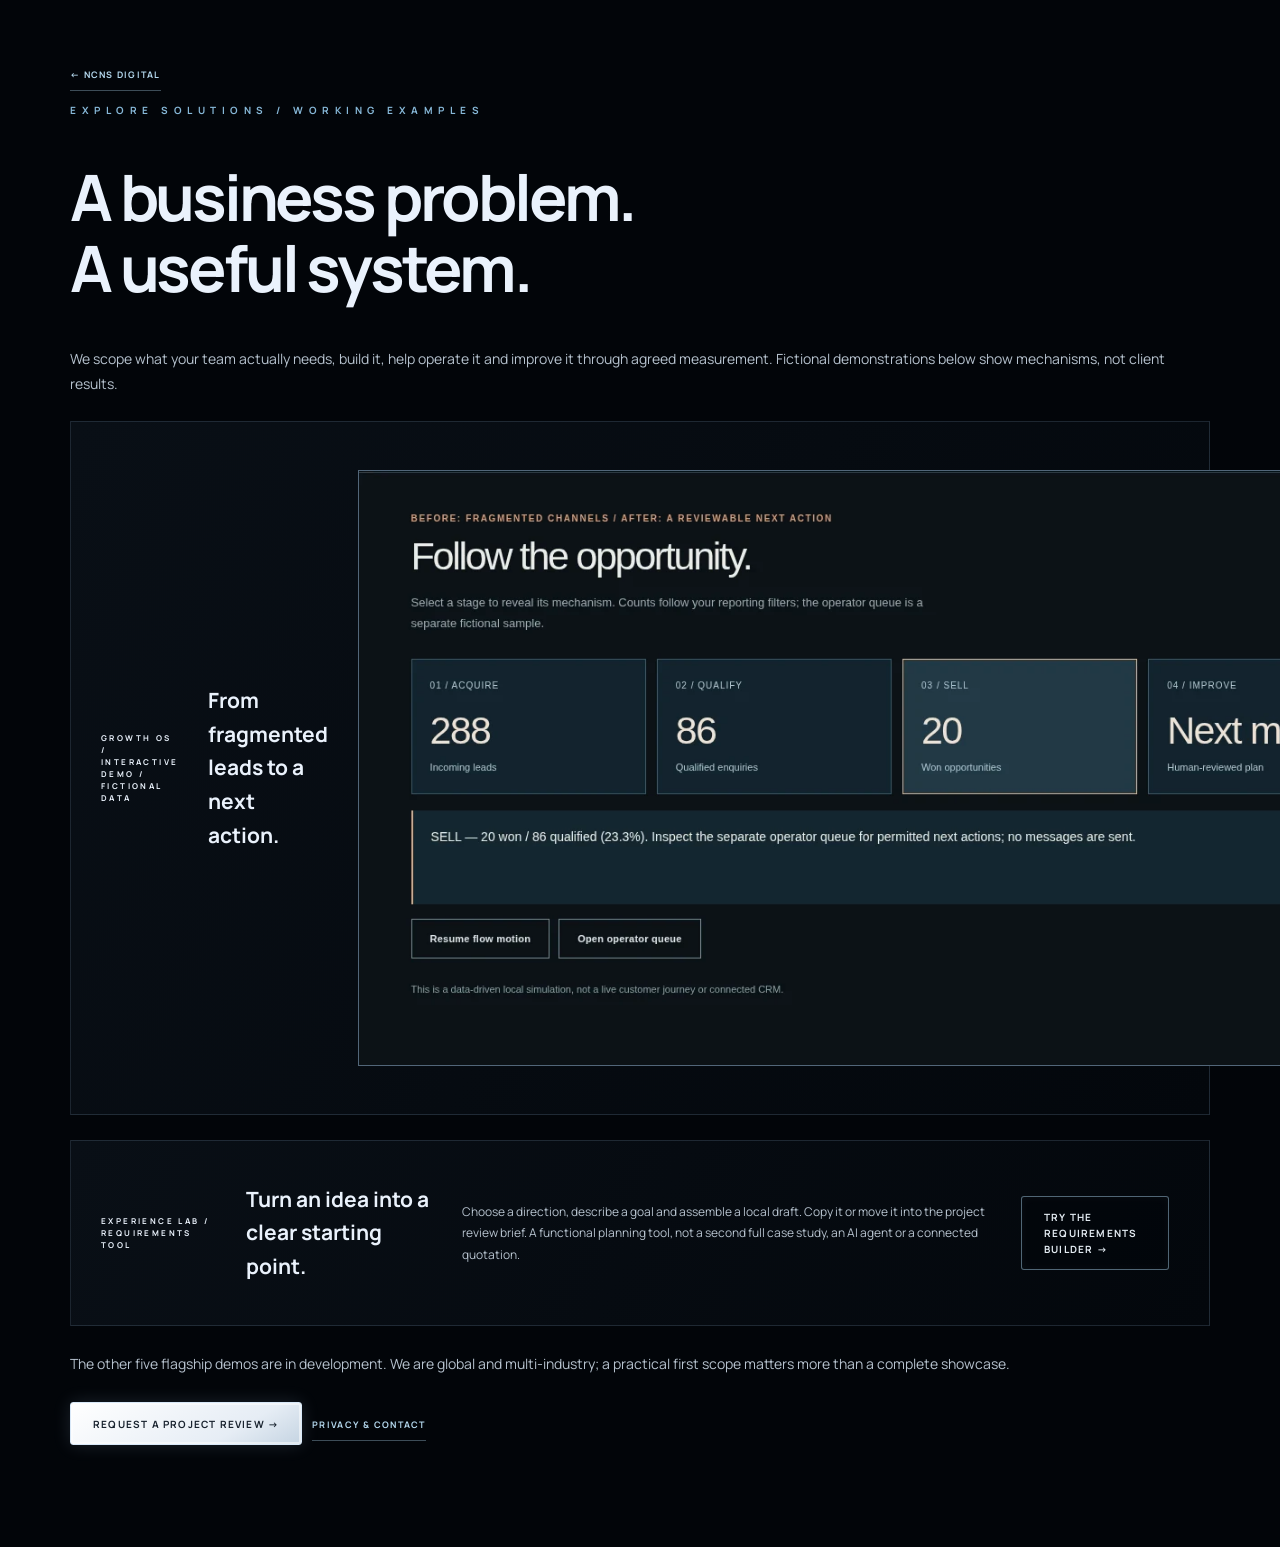
==== solutions/index.html @ 26b80170 "Prepare first-client conversion path and manual launch pack" ====
<!doctype html><html lang="en"><head><meta charset="utf-8"><meta name="viewport" content="width=device-width,initial-scale=1"><meta name="description" content="Try NCNS Growth OS and the Experience Lab: honest, functional examples of business systems and requirements planning."><title>Explore Solutions — NCNS Digital</title><link rel="icon" href="../assets/ncns-original-logo.webp"><link rel="stylesheet" href="../styles.css"><link rel="stylesheet" href="../milestone-b.css"></head><body><main class="container solutions-page"><a class="text-link" href="../index.html#work">← NCNS DIGITAL</a><p class="eyebrow blue">EXPLORE SOLUTIONS / WORKING EXAMPLES</p><h1>A business problem.<br>A useful system.</h1><p>We scope what your team actually needs, build it, help operate it and improve it through agreed measurement. Fictional demonstrations below show mechanisms, not client results.</p><article class="work-placeholder"><span class="eyebrow">GROWTH OS / INTERACTIVE DEMO / FICTIONAL DATA</span><h2>From fragmented leads to a next action.</h2><img class="solution-preview" src="../assets/previews/growth-os.webp" width="1192" height="658" alt="Actual Chromium view of the Growth OS acquisition, qualification, sale and action-plan controls with fictional data" /><p><strong>Who pays:</strong> owners and revenue operations leads whose acquisition, follow-ups and reporting are disconnected.</p><p><strong>What NCNS builds:</strong> a scoped dashboard, CRM workflow, data mapping, operator handover and optional maintenance/optimization plan. Your organization retains access to its data and agreed artifacts.</p><p><strong>Try:</strong> filter channels → inspect conversion → manage a permitted sample follow-up → adjust assumptions → download your local action plan. No live CRM, AI, messages or real revenue claims.</p><a class="button primary" href="../work/growth-os/">OPEN GROWTH OS →</a></article><article class="work-placeholder"><span class="eyebrow">EXPERIENCE LAB / REQUIREMENTS TOOL</span><h2>Turn an idea into a clear starting point.</h2><p>Choose a direction, describe a goal and assemble a local draft. Copy it or move it into the project review brief. A functional planning tool, not a second full case study, an AI agent or a connected quotation.</p><a class="button outline" href="../index.html#experience">TRY THE REQUIREMENTS BUILDER →</a></article><p>The other five flagship demos are in development. We are global and multi-industry; a practical first scope matters more than a complete showcase.</p><a class="button primary" href="../index.html#contact">REQUEST A PROJECT REVIEW →</a><a class="text-link" href="../privacy.html">PRIVACY &amp; CONTACT</a></main></body></html>
---- styles.css ----
@font-face{font-family:Michroma;src:url('./assets/fonts/Michroma-Regular.woff2') format('woff2');font-weight:400;font-display:swap}
@font-face{font-family:Manrope;src:url('./assets/fonts/Manrope-Variable.woff2') format('woff2');font-weight:200 800;font-display:swap}
:root{color-scheme:dark;--bg:#020509;--panel:#070c11;--white:#eaf2fc;--silver:#a5b3c2;--dim:#a4adb8;--line:#7893ab38;--blue:#9ac6e4;--max:1300px}
*{box-sizing:border-box}html{scroll-behavior:smooth}body{margin:0;background:var(--bg);color:var(--white);font:400 14px/1.6 Manrope,Arial,sans-serif;-webkit-font-smoothing:antialiased}a{color:inherit;text-decoration:none}button,select,textarea{font:inherit}button{cursor:pointer}a,button{-webkit-tap-highlight-color:transparent}a:focus-visible,button:focus-visible,textarea:focus-visible,select:focus-visible{outline:2px solid #c3e5ff;outline-offset:5px}section[id],main[id],#experience{scroll-margin-top:24px}.container{width:calc(100% - 140px);max-width:var(--max);margin-inline:auto}.section{padding-block:48px}.eyebrow{display:block;font-size:10px;font-weight:700;line-height:1.5;letter-spacing:.55em}.eyebrow.blue{color:#87b8d8}.arrow-icon{width:15px;height:15px;flex-shrink:0;stroke:currentColor;stroke-width:1.2;stroke-linecap:round;stroke-linejoin:round}.skip-link{position:fixed;top:12px;left:16px;z-index:150;background:var(--white);color:var(--bg);padding:12px 18px;transform:translateY(-160%)}.skip-link:focus{transform:none}.scroll-progress{position:fixed;inset:0 0 auto;height:1px;transform-origin:left;transform:scaleX(0);z-index:120;background:#bcdfff}
/* Scenic plate, original emblem, light and HTML typography remain independent layers. */
.site-nav{position:absolute;top:0;left:0;right:0;height:100px;z-index:30;display:flex;align-items:center;gap:60px;padding-inline:max(64px,calc((100vw - var(--max))/2));background:linear-gradient(#02050980,transparent)}.brand{display:block;flex:0 0 auto;width:80px;height:80px}.brand img{display:block;width:100%;height:100%;object-fit:contain;mix-blend-mode:screen}.nav-links{display:flex;align-items:center;gap:28px;flex:1}.nav-links>a{font-size:12px;white-space:nowrap;color:#dce2e9;position:relative}.nav-links>a:not(.nav-contact)::after{content:"";position:absolute;left:0;right:0;bottom:-6px;height:1px;background:#9ac6e4;transform:scaleX(0);transform-origin:left;transition:transform .25s}.nav-links>a:hover::after,.nav-links>a[aria-current]::after{transform:scaleX(1)}.nav-links .nav-contact{margin-left:auto;border:1px solid #8aadc655;border-radius:28px;padding:11px 20px;display:flex;gap:20px;align-items:center;font-size:10px;letter-spacing:.12em}.nav-contact:hover{background:#a9d8ff0c;border-color:#a9cbe1}.menu-toggle{display:none;width:48px;height:48px;border:1px solid var(--line);background:#071019b8}.menu-toggle span{display:block;width:20px;height:1px;background:#dfefff;margin:6px auto}
.hero{height:610px;position:relative;isolation:isolate;overflow:hidden;background:#03070b}.hero-scene{position:absolute;inset:0;z-index:-4;transform:translate3d(var(--scene-x,0px),var(--scene-y,0px),0) scale(1.025);will-change:transform}.hero-scene img{display:block;width:100%;height:100%;object-fit:cover;object-position:center bottom}.scene-shade{position:absolute;inset:0;z-index:-3;background:linear-gradient(90deg,#01030552,transparent 52%),linear-gradient(0deg,#02050966,transparent 22%,transparent 82%,#0205094d)}.hero-mist{position:absolute;left:28%;right:-5%;top:57%;bottom:9%;z-index:-1;pointer-events:none;background:radial-gradient(ellipse at 59% 65%,#d1e9ff1a,transparent 61%);filter:blur(14px);animation:mistDrift 22s ease-in-out infinite alternate}.water-glint{position:absolute;z-index:-1;left:46%;right:6%;top:77%;height:8%;opacity:.35;background:radial-gradient(ellipse,#cde7fb45,transparent 66%);filter:blur(8px);animation:waterGlint 8s ease-in-out infinite alternate;pointer-events:none}.hero-inner{height:100%;position:relative}.hero-copy{position:relative;z-index:5;padding-top:129px;max-width:550px}.hero-copy h1{font:400 clamp(42px,4.05vw,60px)/1.05 Michroma,'Trebuchet MS',sans-serif;letter-spacing:-.055em;margin:13px 0 18px}.hero-copy h1>span{display:block}.hero-copy h1 .silver{background:linear-gradient(180deg,#b7c7d6 5%,#718798 65%,#a4b3c4);background-clip:text;-webkit-background-clip:text;color:transparent}.hero-copy p{font-size:15px;line-height:1.65;color:#c0c5cc;max-width:450px;margin:0}.hero-actions{display:flex;gap:15px;margin-top:22px}.button{display:inline-flex;align-items:center;justify-content:space-between;gap:22px;min-height:43px;padding:12px 22px;border:1px solid #8eafc591;border-radius:3px;font-size:10px;font-weight:700;letter-spacing:.12em;transition:background .25s,box-shadow .25s,transform .25s}.button.primary{background:linear-gradient(150deg,#fff,#e6edf5 70%,#c5d4e2);border-color:#d8e8f8;color:#19232f;box-shadow:0 0 18px #bfdfff24,inset 0 0 0 2px #ffffff80}.button.outline{background:#02050975;color:#e2eaf1;box-shadow:inset 0 0 10px #9bc9ed0c}.button:hover{transform:translateY(-2px);box-shadow:0 0 18px #b6dbff30}.button.outline:hover{background:#1a2836}
.hero-orbit{position:absolute;width:550px;height:550px;top:29px;right:8.5%;isolation:isolate;transition:transform .4s ease-out;z-index:2}.emblem-wrap{position:absolute;inset:0;border-radius:50%;overflow:hidden;background:radial-gradient(circle,#02060ad9 0 60%,#04090d60 70%,transparent 72%)}.emblem-wrap img{display:block;width:100%;height:100%;object-fit:contain;mix-blend-mode:screen}.orbit-glow{position:absolute;inset:4%;border-radius:50%;box-shadow:0 0 22px #b6d8f33a,inset 0 0 20px #b4d7f333;animation:haloBreath 7s ease-in-out infinite}.orbit-ring{position:absolute;inset:3.5%;border-radius:50%;border:1px solid #9abacf30;z-index:2;pointer-events:none}.orbit-ring::after{content:"";position:absolute;inset:-3px;border-radius:50%;background:conic-gradient(from 15deg,transparent 0 71%,#dcefff18 77%,#e7f6ffb3 82%,transparent 87%);mask:radial-gradient(closest-side,transparent calc(100% - 2px),#000 calc(100% - 1px));animation:haloSweep 24s linear infinite}.hero-index{position:absolute;right:1.2%;top:171px;font-size:10px;letter-spacing:.12em;color:#a8b7c6}.hero-index>span{color:#8d9fac}.hero-index p{border-left:1px solid #7999b4;padding-left:12px;line-height:2.1}.hero-bottom{position:absolute;left:0;right:0;bottom:43px;display:flex;align-items:end;justify-content:space-between;z-index:6}.capability-list{display:flex;gap:24px}.capability-list>span{padding-right:25px;border-right:1px solid #bdd9ee50;font-size:23px;line-height:1.2;color:#e4eaf1}.capability-list>span:last-child{border:0}.capability-list small{display:block;margin-top:7px;font-size:8px;font-weight:600;letter-spacing:.17em;color:#bcc6d0}.hero-signature{font-size:8px;letter-spacing:.28em;line-height:1.8;color:#b8c6d5}
/* Horizontal service cards use a shared, local photographic atlas. */
.services{padding-top:25px;padding-bottom:28px}.section-heading{display:flex;align-items:end;justify-content:space-between;gap:38px;margin-bottom:24px}.section-heading h2{font-weight:400;font-size:27px;line-height:1.12;letter-spacing:-.045em;margin:12px 0 0}.section-heading h2 em{font-style:normal;color:#a7b3c0}.section-heading>p{max-width:355px;margin:0;color:#c1c8d0;font-size:12px;line-height:1.55}.section-heading>.button{flex-shrink:0;min-height:40px;padding:10px 20px;font-size:9px}.service-grid{display:grid;grid-template-columns:repeat(3,minmax(0,1fr));gap:16px;margin-inline:-28px}.service-card{position:relative;min-height:222px;overflow:hidden;isolation:isolate;border:1px solid #7995af3b;border-radius:5px;background:#04080c;transition:border-color .4s,box-shadow .4s}.service-image{position:absolute;top:0;bottom:0;right:-3%;width:78%;background-image:url('./assets/scenery/service-studio.webp');background-size:300% 100%;background-repeat:no-repeat;z-index:-3;transition:transform .7s ease}.service-web .service-image{background-position:0% center}.service-brand .service-image{background-position:50% center}.service-ai .service-image{background-position:100% center}.service-card::after{content:"";position:absolute;inset:0;background:linear-gradient(90deg,#020609 0%,#020609eb 32%,#0206093d 65%,transparent 100%);z-index:-2;pointer-events:none}.service-card::before{content:"";position:absolute;inset:0;background:radial-gradient(260px circle at var(--pointer-x,50%) var(--pointer-y,50%),#b6dfff15,transparent 75%);opacity:0;transition:opacity .4s;pointer-events:none;z-index:-1}.service-content{padding:20px 24px;display:flex;align-items:start;flex-direction:column;min-height:222px}.service-number{color:#a8d8f6;font-size:10px;letter-spacing:.12em}.service-content h3{font-size:23px;font-weight:400;line-height:1.13;letter-spacing:-.045em;margin:10px 0}.service-content p{font-size:11px;line-height:1.45;color:#bec8d0;max-width:190px;margin:0 0 18px;text-wrap:pretty}.service-link{margin-top:auto;border-bottom:1px solid #9ac6e477;font-size:9px;font-weight:700;letter-spacing:.1em;color:#aad5f0;display:flex;gap:10px;align-items:center;padding-bottom:1px}.service-link .arrow-icon{width:12px;height:12px}.service-card:hover,.service-card:focus-visible{border-color:#a9d5ef91;box-shadow:0 12px 30px #0008}.service-card:hover::before,.service-card:focus-visible::before{opacity:1}.service-card:hover .service-image,.service-card:focus-visible .service-image{transform:scale(1.035) translateY(-2px)}
/* Retained honest sections: no fabricated portfolio, client proof or live backend. */
.work{border-top:1px solid var(--line);padding-top:30px}.work-placeholder{border:1px solid var(--line);min-height:170px;display:flex;align-items:center;justify-content:space-between;gap:30px;padding:24px 30px;background:linear-gradient(120deg,#090f16,#03070c)}.work-placeholder .eyebrow{font-size:8px;letter-spacing:.3em}.work-placeholder h3{font-size:28px;font-weight:400;letter-spacing:-.04em;margin:8px 0}.work-placeholder p{font-size:12px;color:var(--dim);max-width:700px;margin:0}.placeholder-orbit{width:100px;height:100px;border-radius:50%;border:1px solid #aacde15e;display:grid;place-items:center;flex-shrink:0;letter-spacing:.15em;font-size:14px;color:#b0c3d5}.process{border-block:1px solid var(--line);background:linear-gradient(#04080b,#070e15)}.process>.container{display:grid;grid-template-columns:1fr 2fr;gap:50px}.process .section-heading{display:block;margin:0}.process .section-heading h2{font-size:36px}.process .section-heading>p{margin-top:18px}.process-grid{display:grid;grid-template-columns:repeat(4,minmax(0,1fr));gap:28px}.process-item{position:relative;border-top:1px solid #a9c8dc60;padding-top:18px}.process-item::before{content:"";width:12px;height:12px;border:1px solid #add8f6;border-radius:50%;position:absolute;top:-7px;left:0;background:#03070c;box-shadow:0 0 9px #a9d8fb30}.process-item b{font-size:12px;font-weight:500;color:#c9d7e3}.process-item h3{font-size:16px;font-weight:500;margin:4px 0}.process-item p{font-size:11px;color:#a8b5c2;line-height:1.6;margin:0}.experience{border-bottom:1px solid var(--line);background:#03070c}.experience-layout{display:grid;grid-template-columns:.85fr 1.15fr;gap:70px;align-items:center}.experience h2,.contact h2{font-weight:400;font-size:40px;letter-spacing:-.05em;line-height:1.12;margin:18px 0}.experience h2 em,.contact h2 em{font-style:normal;color:#a3b4c4}.experience-copy p{font-size:13px;color:var(--dim);max-width:450px}.experience-copy .muted{color:#8d9ba8}.workflow{padding:22px;border:1px solid var(--line);background:#081019}.workflow-title,.workflow-bottom{display:flex;justify-content:space-between;align-items:center;gap:12px;font-size:8px;letter-spacing:.15em;color:#b2c3d3}.live-indicator{color:#cce4fd}.workflow-track{display:grid;grid-template-columns:repeat(4,1fr);gap:7px;margin-top:24px}.workflow-track button{border:1px solid var(--line);background:#080e16;color:#a5b7c8;padding:12px 5px;font-size:10px}.workflow-track button span{display:block;font-size:9px;margin-bottom:5px;color:#e0ecf5}.workflow-track button.active{color:#fff;background:#1b2b3b;border-color:#a9d1f887}.workflow-view{text-align:center;padding:26px 15px;min-height:260px;display:flex;align-items:center;justify-content:center;flex-direction:column}.workflow-count{font-size:10px;color:#aac7e7;letter-spacing:.2em}.workflow-glyph{font-size:50px;color:#c1dfff;margin:5px 0}.workflow-view h3{font-size:20px;font-weight:500;letter-spacing:-.04em;margin:7px 0}.workflow-view p{font-size:12px;color:#aab7c8;max-width:370px}.workflow-bottom{border-top:1px solid var(--line);padding-top:16px}.workflow-bottom button{border:0;background:none;color:#e4f4ff;font-size:10px}.contact-layout{display:grid;grid-template-columns:1fr 1fr;gap:90px;margin-top:18px}.contact p{color:var(--dim);font-size:13px;max-width:440px}.contact small{color:#a5b4c2;font-size:11px}.brief{display:flex;flex-direction:column;gap:12px;background:#081019;border:1px solid var(--line);padding:28px}.brief label{font-size:10px;font-weight:600;letter-spacing:.05em;color:#c0d6ed}.brief select,.brief textarea{border:1px solid #8ca7bd68;color:#fff;background:#03070c;padding:14px;resize:vertical;min-width:0}.brief .button{margin-top:9px;cursor:pointer}.form-status{font-size:12px;color:#c8e8fc;line-height:1.7}.footer{display:flex;align-items:center;justify-content:space-between;gap:25px;border-top:1px solid var(--line);padding-block:20px}.footer .brand{width:64px;height:64px}.footer>div{display:flex;flex-direction:column;gap:4px}.footer>div,.footer>span{font-size:9px;color:#9bb0c4;letter-spacing:.13em}.reveal{opacity:1;transform:none}.js .reveal{opacity:0;transform:translateY(16px);transition:opacity .8s ease,transform .8s ease}.js .reveal.visible{opacity:1;transform:none}
@keyframes haloBreath{50%{box-shadow:0 0 31px #bbdfff55,inset 0 0 23px #b4d7f34d}}
@keyframes haloSweep{to{transform:rotate(360deg)}}
@keyframes mistDrift{to{transform:translate3d(3%,-2%,0);opacity:.55}}
@keyframes waterGlint{to{transform:translateX(3%) scaleX(.9);opacity:.15}}
@keyframes titleEnter{from{opacity:0;transform:translateY(10px)}to{opacity:1;transform:none}}
.hero-copy h1>span{animation:titleEnter 1s both}.hero-copy h1>span:nth-child(2){animation-delay:.12s}.hero-copy h1>span:nth-child(3){animation-delay:.24s}
@media(min-width:1600px){.hero{height:680px}.hero-copy{padding-top:151px}.hero-orbit{width:610px;height:610px;right:4%;top:28px}}
@media(max-width:1200px) and (min-width:801px){.container{width:calc(100% - 80px)}.site-nav{padding-inline:40px;gap:30px}.nav-links{gap:18px}.hero{height:550px}.hero-copy{padding-top:132px;max-width:50%}.hero-copy h1{font-size:4.1vw}.hero-copy p{font-size:13px}.hero-orbit{width:46vw;height:46vw;right:5%;top:65px}.hero-index{right:-1%;font-size:8px}.hero-bottom{bottom:32px}.section-heading{gap:22px}.section-heading h2{font-size:24px}.section-heading>p{max-width:280px;font-size:11px}.service-grid{margin-inline:0;gap:12px}.service-content{padding:18px}.service-content h3{font-size:21px}.service-content p{max-width:160px}.service-image{width:85%;right:-12%}.process>.container{gap:25px}.process-grid{gap:15px}}
@media(max-width:800px){.container{width:calc(100% - 48px)}.site-nav{height:86px;padding-inline:24px;justify-content:space-between}.brand{width:66px;height:66px}.menu-toggle{display:block}.nav-links{display:none;position:absolute;top:85px;left:0;right:0;background:#03090ff7;border-bottom:1px solid var(--line);padding:20px 24px;flex-direction:column;align-items:stretch;gap:0;backdrop-filter:blur(15px)}.nav-links.open{display:flex}.nav-links>a{padding:11px 0;font-size:14px}.nav-links>a::after{display:none}.nav-links .nav-contact{margin:12px 0 0;align-self:start;padding:12px 18px;font-size:10px}.hero{height:940px}.hero-scene{inset:220px -250px -10px;transform:none}.hero-scene img{object-position:67% bottom}.scene-shade{background:linear-gradient(#020509 0%,#020509ee 25%,#02050914 62%,#02050960)}.hero-copy{padding-top:122px;max-width:100%}.hero-copy h1{font-size:clamp(34px,7.4vw,57px);line-height:1.09;letter-spacing:-.06em;margin-top:18px}.hero-copy p{font-size:14px;max-width:480px}.hero-copy .eyebrow{font-size:9px}.hero-orbit{width:480px;height:480px;right:calc(50% - 240px);top:425px;transition:none}.hero-index{display:none}.hero-bottom{bottom:27px}.hero-signature{font-size:7px}.capability-list{gap:18px}.capability-list>span{font-size:20px;padding-right:20px}.capability-list small{font-size:7px}.hero-mist{top:63%;left:0;bottom:5%;filter:none;animation:none}.water-glint{top:87%;filter:none;animation:none}.orbit-ring::after{animation-duration:36s}.orbit-glow{animation:none}.section-heading{flex-wrap:wrap;gap:20px;align-items:start}.section-heading>p{max-width:390px}.section-heading h2{font-size:26px}.section-heading>.button{align-self:end;margin-left:auto}.service-grid{margin:0;grid-template-columns:1fr;gap:14px}.service-card,.service-content{min-height:230px}.service-content{padding:23px 26px}.service-content h3{font-size:25px}.service-content p{font-size:12px;max-width:260px}.service-image{width:60%;right:0;background-size:300% 100%}.service-card::after{background:linear-gradient(90deg,#020609,#020609eb 30%,#02060918 70%,transparent)}.services{padding-top:30px}.section{padding-block:36px}.process>.container{display:block}.process .section-heading{margin-bottom:38px}.process .section-heading>p{max-width:450px}.process-grid{gap:20px}.experience-layout{grid-template-columns:1fr;gap:28px}.contact-layout{grid-template-columns:1fr;gap:24px}.contact h2,.experience h2{font-size:36px}.hero-copy h1>span{animation:none}.hero-scene{will-change:auto}}
@media(max-width:520px){.container{width:calc(100% - 36px)}.site-nav{height:80px;padding-inline:18px}.brand{width:62px;height:62px}.nav-links{top:79px;padding-inline:18px}.hero{height:815px}.hero-copy{padding-top:111px}.hero-copy .eyebrow{font-size:8px;letter-spacing:.42em}.hero-copy h1{font-size:clamp(27px,7.65vw,40px);line-height:1.16;letter-spacing:-.065em;margin:17px 0 19px}.hero-copy p{font-size:12px;line-height:1.7;max-width:340px}.desktop-break{display:none}.hero-actions{gap:10px;margin-top:22px}.button{padding:12px 14px;font-size:8px;min-height:42px;gap:16px}.hero-orbit{width:340px;height:340px;right:calc(50% - 170px);top:397px}.hero-scene{inset:330px -300px -5px}.scene-shade{background:linear-gradient(#020509 0%,#020509 34%,#02050924 61%,#02050940)}.hero-bottom{bottom:30px;align-items:center}.capability-list{gap:12px}.capability-list>span{font-size:14px;padding-right:12px}.capability-list small{font-size:6px;letter-spacing:.1em;margin-top:5px}.hero-signature{display:none}.hero-mist{top:73%}.water-glint{top:90%}.section-heading h2{font-size:23px}.section-heading>p{font-size:11px}.section-heading>.button{margin-left:0}.service-content{padding:21px 18px}.service-content h3{font-size:23px}.service-content p{max-width:185px;font-size:11px}.service-image{width:80%;right:-10%}.service-card::after{background:linear-gradient(90deg,#020609 0%,#020609e8 33%,#02060930 70%,transparent)}.service-link{font-size:8px}.service-card,.service-content{min-height:228px}.work-placeholder{padding:20px;gap:18px}.work-placeholder h3{font-size:25px}.work-placeholder p{font-size:11px}.placeholder-orbit{display:none}.process-grid{grid-template-columns:1fr 1fr;gap:35px 24px}.process .section-heading h2{font-size:32px}.experience .eyebrow,.contact .eyebrow{font-size:8px;letter-spacing:.35em}.workflow{padding:16px}.workflow-track button{font-size:9px}.workflow-title,.workflow-bottom{font-size:7px;letter-spacing:.08em}.workflow-view{padding-inline:0}.workflow-view h3{font-size:18px}.brief{padding:20px}.footer{flex-wrap:wrap;gap:16px}.footer>div,.footer>span{font-size:8px}}
@media(prefers-reduced-motion:reduce){html{scroll-behavior:auto}*,*::before,*::after{animation:none!important;transition:none!important}.js .reveal{opacity:1;transform:none}.hero-scene,.hero-orbit,.service-image,.button:hover{transform:none!important}.hero-scene{will-change:auto}}
/* Visual revision: lower the lake horizon, retain the peak, protect copy contrast. */
.brand{border-radius:50%;overflow:hidden}
@media(min-width:801px){.hero-scene{inset:-40px -3% -80px}.scene-shade{background:linear-gradient(90deg,#010305b3 0%,#01030566 34%,transparent 52%),linear-gradient(0deg,#02050988,transparent 24%,transparent 82%,#0205094d)}}
.hero-orbit{isolation:auto}.emblem-wrap{background:radial-gradient(circle,#02060acc 0 48%,#02060a80 61%,transparent 66%)}

@media(min-width:1201px) and (max-width:1599px){.hero-orbit{top:12px}}
@media(min-width:521px) and (max-width:800px){.hero{height:1000px}.hero-orbit{top:475px;width:440px;height:440px;right:calc(50% - 220px)}.hero-scene{top:280px}}
/* Refined against the exact owner-supplied reference, rather than the description. */
@media(min-width:801px){
  .hero-copy p{font-size:17px;line-height:1.5}
  .hero-actions .button{font-size:11px;padding:13px 24px;gap:26px}
  .service-number{font-size:12px}
  .service-content h3{font-size:25px}
  .service-content p{font-size:12px;max-width:208px}
  .service-link{font-size:10px}
  .services .section-heading>p{font-size:13px;max-width:365px}
  .hero-foreground{position:absolute;inset:auto -1% -2%;width:102%;height:350px;object-fit:fill;z-index:3;pointer-events:none}
}
.orbit-ring{border-color:#c4e6ff88;box-shadow:0 0 8px #daefff4d,inset 0 0 7px #c9e9ff3d}
.orbit-ring::before{content:"";position:absolute;inset:-3px;border-radius:50%;background:conic-gradient(from 205deg,transparent 0 10%,#e4f4ffb3 23%,#fff 35%,#b7dbff70 44%,transparent 57%);mask:radial-gradient(closest-side,transparent calc(100% - 3px),#000 calc(100% - 1px));pointer-events:none}
@media(max-width:800px){.hero-foreground{display:none}}
@media(min-width:1201px) and (max-width:1599px){.hero{height:604px}.hero-copy h1{margin-top:7px;margin-bottom:14px}.hero-copy h1>span:not(:first-child){letter-spacing:-.09em}.capability-list{transform:translateY(-10px)}}

.hero-foreground img{display:block;width:100%;height:100%;object-fit:fill}.hero-bottom::before{content:"";position:absolute;inset:-12px -24px -15px;z-index:-1;pointer-events:none;background:linear-gradient(transparent,#020509a6);border-radius:8px}

/* Owner review: integrate the unchanged artwork; no second full CSS rim. */
.hero-orbit{mix-blend-mode:screen;mask-image:linear-gradient(#000 0 77%,#000e6 85%,#00066 94%,transparent 100%)}
.emblem-wrap{background:none;mask-image:radial-gradient(circle closest-side,#000 0 94%,#000e6 97%,transparent 100%)}
.emblem-wrap::after{content:"";position:absolute;inset:0;border-radius:50%;background:conic-gradient(from 200deg,#0009,transparent 26%,#0002 47%,#000a 68%,#0005 88%,#0009);mask-image:radial-gradient(circle closest-side,transparent 0 85%,#000 89% 97%,transparent 100%);pointer-events:none}
.orbit-ring{inset:4.1%;border:0;box-shadow:none}
.orbit-ring::before{display:none}
.orbit-ring::after{inset:-1px;background:conic-gradient(from 285deg,transparent 0 86%,#deefff12 90%,#d9efff70 93%,transparent 97%);mask:radial-gradient(closest-side,transparent calc(100% - 1.4px),#000 calc(100% - .6px));opacity:.65}
.orbit-glow{inset:4.5%;box-shadow:none;background:conic-gradient(from 195deg,transparent 0 15%,#bddfff20 28%,#e3f2ff29 33%,transparent 46% 100%);mask-image:radial-gradient(circle closest-side,transparent 0 88%,#000 94%,transparent 100%);filter:blur(3px);animation:integrationBreath 9s ease-in-out infinite}
.emblem-contact-haze{position:absolute;inset:70% -4% 0;background:radial-gradient(ellipse at 55% 60%,#a7c8df20,transparent 65%);filter:blur(10px);pointer-events:none;z-index:4}
.hero-reflection{position:absolute;top:497px;right:8%;width:38%;height:76px;overflow:hidden;pointer-events:none;opacity:.16;z-index:1;mask-image:radial-gradient(ellipse,#000 0,transparent 70%);transform:skewX(-17deg)}
.hero-reflection i{display:block;position:absolute;left:8%;right:6%;height:2px;top:23%;background:linear-gradient(90deg,transparent,#bbdcf840 27%,#d7ebf5b3 55%,transparent 80%);filter:blur(2px);animation:lakeSpecular 8s ease-in-out infinite alternate}
.hero-reflection i:nth-child(2){left:18%;right:0;top:48%;height:1px;opacity:.5;animation-delay:-3s}
.hero-reflection i:nth-child(3){left:0;right:23%;top:72%;opacity:.3;animation-delay:-5s}
@keyframes integrationBreath{50%{opacity:.45}}
@keyframes lakeSpecular{to{transform:translateX(6%) scaleX(.83);opacity:.35}}
@media(min-width:1600px){.hero-reflection{top:568px}}
@media(max-width:1200px) and (min-width:801px){.hero-reflection{top:460px}}
@media(max-width:800px){.hero-reflection{display:none}.orbit-glow{animation:none;filter:none}.emblem-contact-haze{filter:none;opacity:.5}.hero-orbit{mask-image:linear-gradient(#000 0 80%,#000e6 89%,#00066 96%,transparent 100%)}}
/* Mobile scenery crosses the lettering: shade the backdrop softly, not the artwork. */
@media(max-width:800px){.hero-inner::before{content:"";position:absolute;top:425px;left:50%;width:480px;height:480px;transform:translateX(-50%);border-radius:50%;background:radial-gradient(ellipse closest-side,#020509f0 0 39%,#020509c7 56%,#02050955 74%,transparent 97%);pointer-events:none;z-index:1}}
@media(min-width:521px) and (max-width:800px){.hero-inner::before{top:475px;width:440px;height:440px}}
@media(max-width:520px){.hero-inner::before{top:397px;width:340px;height:340px}}
---- milestone-b.css ----
/* Milestone B extends the approved opening frame; baseline styles.css is retained. */
[hidden]{display:none!important}.enhanced-only{display:none}.js .enhanced-only{display:flex}
.capabilities,.about-section{padding-block:75px}.capabilities .section-heading h2,.lab-section h2,.about-heading h2{font-size:clamp(30px,3.1vw,46px);line-height:1.13;letter-spacing:-.055em;font-weight:400}.capabilities .section-heading{margin-bottom:35px}.capability-grid{display:grid;grid-template-columns:repeat(3,minmax(0,1fr));gap:18px;align-items:stretch}.capability-panel{border-top:1px solid #9dc5df66;border-bottom:1px solid var(--line);background:linear-gradient(145deg,#0a121c,#03070c);padding:23px}.capability-panel summary{list-style:none;cursor:pointer;display:grid;grid-template-columns:1fr auto;gap:12px;align-items:center}.capability-panel summary::-webkit-details-marker{display:none}.capability-panel summary .service-number{grid-column:1/-1}.capability-panel h3{font-size:21px;line-height:1.25;font-weight:400;letter-spacing:-.04em;margin:0}.capability-panel summary>span:last-child{font-size:22px;color:#b8d6ed;transition:transform .3s}.capability-panel[open] summary>span:last-child{transform:rotate(45deg)}.capability-panel p,.capability-panel li{color:#b6c2ce;font-size:12px;line-height:1.8}.capability-panel ul{padding-left:17px;margin:20px 0 25px}.capability-panel li+li{margin-top:8px}.capability-panel .fine-print{font-size:10px}.text-link{display:inline-flex;align-items:center;gap:18px;font-size:9px;font-weight:700;letter-spacing:.14em;color:#b5d9ef;padding:8px 0;border-bottom:1px solid #96b8cf66}.text-link>span{transition:transform .3s}.text-link:hover>span,.text-link:focus-visible>span{transform:translateX(4px)}summary:focus-visible{outline:2px solid #c3e5ff;outline-offset:8px}
.lab-section{padding-block:65px;border-block:1px solid var(--line);background:radial-gradient(ellipse at 18% 50%,#17324b36,transparent 65%),#050b12}.lab-section .section-heading{margin-bottom:35px}.lab-section .section-heading>p{max-width:390px;font-size:13px}.lab-layout{display:grid;grid-template-columns:.78fr 1.22fr;border:1px solid #8eaac94d;background:#050b12a8;box-shadow:0 30px 100px #0005}.lab-intro{padding:38px;border-right:1px solid var(--line);background:linear-gradient(150deg,#15273b55,#020509)}.lab-badge{display:inline-block;padding:6px 10px;border:1px solid var(--line);color:#aacde7;font-size:8px;letter-spacing:.2em}.lab-intro h3{font-size:29px;line-height:1.2;font-weight:400;letter-spacing:-.05em;margin:27px 0 18px}.lab-intro p{font-size:12px;line-height:1.8;color:#b0becc;max-width:310px}.fine-print{font-size:11px;line-height:1.7;color:#a7b9ca}.lab-progress{list-style:none;padding:0;margin:30px 0 25px}.lab-progress li{display:flex;gap:17px;align-items:center;padding:13px 0;border-bottom:1px solid var(--line);color:#8298aa;font-size:10px}.lab-progress li span{font-size:13px;letter-spacing:.02em}.lab-progress li[aria-current]{color:#e2f1ff;border-bottom-color:#bddfff;box-shadow:0 12px 20px -20px #bcdfff}.lab-form{padding:32px;min-width:0;min-height:535px;display:flex;flex-direction:column}.lab-form fieldset{border:0;margin:18px 0 0;padding:0;min-width:0}.lab-form legend{font-size:25px;font-weight:400;letter-spacing:-.04em;margin-bottom:23px}.lab-form label{display:block;font-size:11px;font-weight:600;color:#cad9e7;letter-spacing:.025em;margin-bottom:9px}.lab-form input,.lab-form select,.lab-form textarea{font:inherit;accent-color:#a9cbe4}.lab-form select,.lab-form textarea{display:block;width:100%;min-width:0;border:1px solid #8ca7bd68;background:#02070c;color:#eaf2fc;padding:13px;margin-bottom:19px;resize:vertical;border-radius:0;font-size:13px}.lab-form fieldset>p{font-size:12px;line-height:1.8;color:#a7b9ca;max-width:410px}.scope-options{display:grid;grid-template-columns:1fr 1fr;gap:8px 16px;margin:22px 0}.scope-options>span{grid-column:1/-1;font-size:10px;color:#99b0c4;letter-spacing:.1em}.scope-options label{font-size:11px;font-weight:400;display:flex;gap:8px;align-items:center;margin:0}.scope-options input{width:16px;height:16px;flex-shrink:0}.lab-controls{gap:14px;margin-top:auto;padding-top:24px;justify-content:space-between}.lab-controls .button{font-size:9px}.lab-result-actions{display:flex;gap:12px;flex-wrap:wrap}.lab-result-actions .button{font-size:9px;gap:12px;padding:12px 15px}.lab-form #labResult{font-size:12px;line-height:1.7;background:#07101a}.lab-form button:disabled,.brief button:disabled{opacity:.45;cursor:default}.lab-form fieldset:focus-within{border-color:#c2def1}.work{padding-block:55px}.work-placeholder{min-height:185px}.work-placeholder .text-link{flex-shrink:0}.work-placeholder h3{font-size:28px}.process{padding-block:65px}.process>.container{grid-template-columns:.7fr 1.3fr;gap:60px}.process-explorer{min-width:0}.process-controls{display:flex;border-bottom:1px solid #b3ccde50;gap:0}.process-controls button{flex:1;min-width:0;border:0;border-bottom:1px solid transparent;background:none;color:#8fa6b9;padding:12px 10px 20px;text-align:left;font-size:10px;position:relative}.process-controls button span{display:block;font-size:14px;color:#bccbd8;margin-top:7px}.process-controls button[aria-selected=true]{border-color:#d2eaff;color:#e5f3ff;background:linear-gradient(transparent,#aacdef0e)}.process-controls button[aria-selected=true]::after{content:"";position:absolute;bottom:-4px;width:6px;height:6px;border-radius:50%;background:#d2eaff;box-shadow:0 0 14px #a9d4ff70}.process-panel{padding:30px 20px;min-height:240px}.process-panel h3{font-size:27px;line-height:1.2;letter-spacing:-.04em;font-weight:400;margin:14px 0}.process-panel p{font-size:13px;line-height:1.8;color:#a9bac9;max-width:540px}.process-panel .phase-deliverable{border-left:1px solid #b7d6ed70;padding-left:14px;color:#d0deeb;font-size:11px}.about-section{display:grid;grid-template-columns:.95fr 1.05fr;gap:90px;align-items:start}.about-heading h2{margin:22px 0}.about-heading h2 em{font-style:normal;color:#a6b6c5}.about-heading>p{color:#b4c2ce;font-size:14px;max-width:440px;line-height:1.8}.about-principles article{padding:25px 0;border-top:1px solid #96b8d14d}.about-principles article:first-child{padding-top:0;border-top:0}.about-principles h3{font-size:21px;font-weight:400;letter-spacing:-.04em;margin:10px 0}.about-principles p{font-size:12px;line-height:1.8;color:#a9bac9;max-width:440px}.contact{border-top:1px solid var(--line);padding-block:60px}.contact h2{font-size:clamp(32px,4vw,52px)}.contact .contact-note{font-size:12px;line-height:1.8;border-left:1px solid var(--line);padding-left:18px;margin:25px 0}.contact-layout{gap:75px}.brief #briefFallback{font-size:11px}.footer{flex-wrap:wrap}.footer-links{display:flex;gap:20px;flex-wrap:wrap}.footer-links a{font-size:10px;color:#adc2d4;padding:7px 0}.footer-links a:hover{color:white}
/* Choreography is limited, interruptible and independent of the approved artwork. */
.js .reveal{transition-delay:var(--reveal-delay,0ms)}.js .section-heading.reveal{transform:translateY(10px)}.js .section-heading.reveal.visible{transform:none}.js .capability-panel.reveal{transform:translateY(10px)}.js .capability-panel.reveal.visible{transform:none}.js .service-card:hover{transform:perspective(1000px) rotateX(var(--tilt-x,0deg)) rotateY(var(--tilt-y,0deg))}.service-card:focus-visible{box-shadow:0 0 0 1px #c3e5ff55,0 10px 30px #0008}.service-card:focus-visible .service-image{transform:scale(1.035) translateY(-2px)}.service-card:hover .service-link .arrow-icon,.service-card:focus-visible .service-link .arrow-icon{transform:translateX(3px)}.service-link .arrow-icon{transition:transform .35s}.hero-actions .button{animation:ctaEnter .8s .45s both}.hero-actions .button:nth-child(2){animation-delay:.58s}@keyframes ctaEnter{from{opacity:0;translate:0 6px}to{opacity:1;translate:0 0}}@media(min-width:801px){.hero-foreground{transform:translate3d(var(--foreground-x,0px),var(--foreground-y,0px),0)}}
.motion-paused *,.motion-paused *::before,.motion-paused *::after{animation-play-state:paused!important}
@media(max-width:1100px){.capability-grid{gap:12px}.capability-panel{padding:18px}.capability-panel h3{font-size:18px}.lab-intro{padding:26px}.lab-form{padding:26px}.lab-result-actions .button{font-size:8px}.about-section{gap:45px}.footer-links{gap:14px}.process>.container{gap:30px}.work-placeholder .text-link{flex-shrink:1}}
@media(max-width:800px){.capabilities,.about-section{padding-block:45px}.capability-grid{grid-template-columns:1fr}.capability-panel{padding:24px}.capability-panel h3{font-size:23px}.lab-section{padding-block:45px}.lab-layout{grid-template-columns:1fr}.lab-intro{border-right:0;border-bottom:1px solid var(--line);padding:25px}.lab-intro h3{font-size:26px}.lab-intro h3 br{display:none}.lab-intro p{max-width:none}.lab-progress{display:flex;gap:20px;margin:22px 0}.lab-progress li{flex:1;gap:8px}.lab-progress li span{font-size:11px}.lab-form{min-height:510px;padding:25px}.process>.container{display:block}.process-controls button{font-size:10px}.about-section{grid-template-columns:1fr;gap:28px}.about-heading>p{max-width:none}.about-principles{display:grid;grid-template-columns:repeat(3,1fr);gap:22px}.about-principles article{padding:0;border:0}.about-principles h3{font-size:18px}.about-principles p{font-size:11px}.work-placeholder{flex-wrap:wrap}.work-placeholder h3{font-size:25px}.contact-layout{gap:30px}.hero-actions .button{animation:none}.js .service-card:hover{transform:none}}
@media(max-width:520px){.capability-panel h3{font-size:21px}.capability-panel{padding:20px}.lab-section .section-heading>p{font-size:12px}.lab-intro,.lab-form{padding:20px}.lab-intro h3{font-size:25px}.lab-progress{gap:12px}.lab-progress li{gap:6px;font-size:8px}.lab-progress li span{font-size:10px}.lab-form legend{font-size:23px}.lab-form{min-height:530px}.scope-options{grid-template-columns:1fr}.lab-result-actions{gap:10px}.lab-result-actions .button{width:100%;font-size:9px}.lab-controls .button{font-size:8px}.process-panel{padding:25px 4px;min-height:270px}.process-panel h3{font-size:25px}.process-controls button{padding-inline:4px}.process-controls button span{font-size:11px}.about-principles{grid-template-columns:1fr;gap:0}.about-principles article{padding:20px 0;border-top:1px solid var(--line)}.about-principles h3{font-size:21px}.about-principles p{font-size:12px}.contact{padding-block:45px}.work .section-heading>p{font-size:12px}.footer-links{flex-basis:100%;order:2;gap:12px 20px}.footer>span{order:3}.work-placeholder h3{font-size:24px}.work-placeholder .eyebrow{line-height:1.8}}
@media(prefers-reduced-motion:reduce){.hero-actions .button{animation:none!important}.js .service-card:hover,.hero-foreground{transform:none!important}.js .section-heading.reveal,.js .capability-panel.reveal{opacity:1;transform:none}.text-link>span,.service-link .arrow-icon{transform:none!important}}
@media(max-width:800px){html:not(.js) .site-nav{position:relative;height:auto;flex-wrap:wrap;background:#020509}html:not(.js) .menu-toggle{display:none}html:not(.js) .nav-links{display:flex;position:static;flex-direction:row;flex-wrap:wrap;gap:10px 20px;padding:15px 0;background:none}html:not(.js) .nav-links>a{font-size:12px;padding:4px 0}html:not(.js) .nav-links .nav-contact{margin:0;padding:8px 12px}html:not(.js) .lab-controls{display:none}}

/* Keep the keyboard skip link out of tall element captures until it has focus. */
.skip-link{clip-path:inset(50%)}.skip-link:focus{clip-path:none}

/* Issue 13 conversion additions; approved hero styles remain unchanged. */
.solution-grid{display:grid;grid-template-columns:1fr 1fr;gap:20px}.solution-grid .work-placeholder{display:block;height:auto}.solution-grid h3{margin-top:20px}.solution-grid p{max-width:none}.brief input{display:block;width:100%;background:#080f18;color:#eaf2fc;border:1px solid #526679;padding:14px;font:inherit;margin:10px 0 20px}.brief input:focus-visible{outline:2px solid #b5d9ef;outline-offset:3px}.brief .fine-print a{color:#b5d9ef}.solutions-page{padding-top:60px;padding-bottom:90px}.solutions-page h1{font-family:inherit;font-size:clamp(36px,5vw,70px);line-height:1.1;letter-spacing:-.05em}.solutions-page p{line-height:1.8;color:#b6c2ce}.solutions-page .work-placeholder{margin-block:25px}.solutions-page .button{margin:12px 10px 12px 0}.legal{max-width:820px;padding-block:70px}.legal h1{font-size:40px}.legal p{line-height:1.8;color:#b6c2ce}@media(max-width:800px){.solution-grid{grid-template-columns:minmax(0,1fr)}}

.contact-channels{border-block:1px solid #526679;margin:20px 0;padding:10px 0}.contact-channels p{font-size:12px;line-height:1.8}.contact-channels a{display:inline-block;padding:12px;color:#b5d9ef}.contact-channels strong{display:block}.contact-channels span{overflow-wrap:anywhere}

.solution-preview{display:block;width:100%;height:auto;border:1px solid #526679;margin-block:24px}
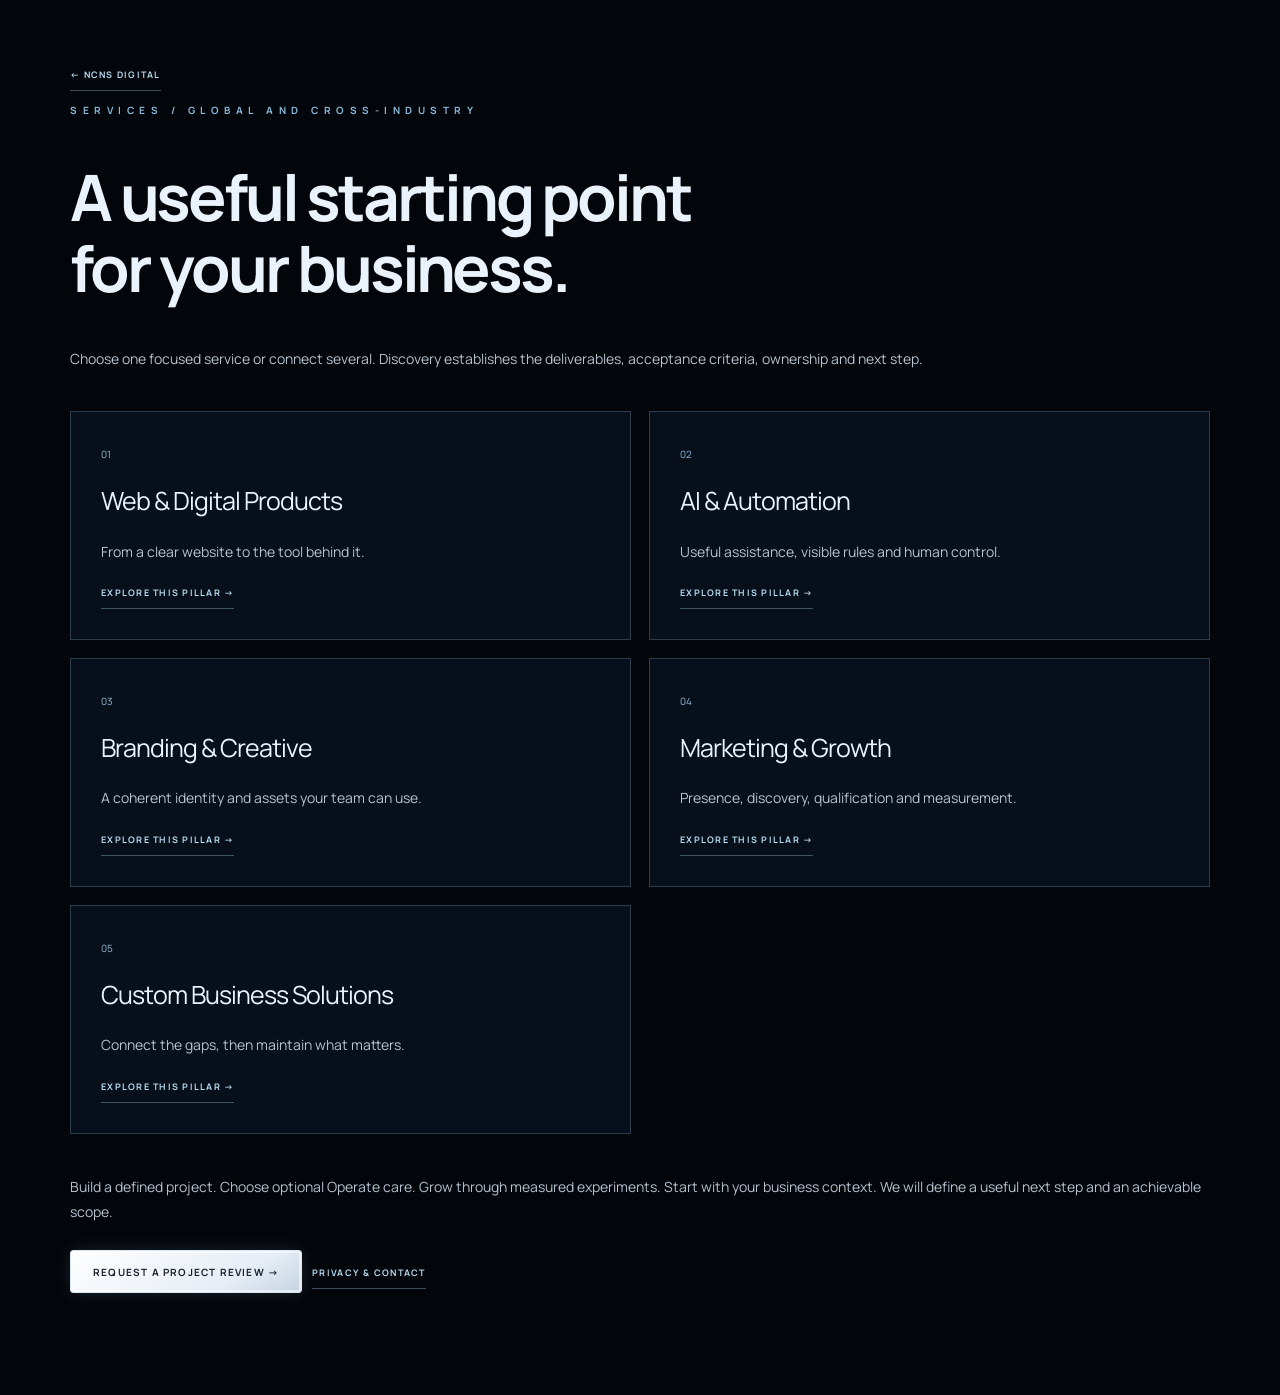
==== commit d83351dc: "Complete standalone agency site with full services and verified browser review" ====
--- a/solutions/index.html
+++ b/solutions/index.html
@@ -1 +1,2 @@
-<!doctype html><html lang="en"><head><meta charset="utf-8"><meta name="viewport" content="width=device-width,initial-scale=1"><meta name="description" content="Try NCNS Growth OS and the Experience Lab: honest, functional examples of business systems and requirements planning."><title>Explore Solutions — NCNS Digital</title><link rel="icon" href="../assets/ncns-original-logo.webp"><link rel="stylesheet" href="../styles.css"><link rel="stylesheet" href="../milestone-b.css"></head><body><main class="container solutions-page"><a class="text-link" href="../index.html#work">← NCNS DIGITAL</a><p class="eyebrow blue">EXPLORE SOLUTIONS / WORKING EXAMPLES</p><h1>A business problem.<br>A useful system.</h1><p>We scope what your team actually needs, build it, help operate it and improve it through agreed measurement. Fictional demonstrations below show mechanisms, not client results.</p><article class="work-placeholder"><span class="eyebrow">GROWTH OS / INTERACTIVE DEMO / FICTIONAL DATA</span><h2>From fragmented leads to a next action.</h2><img class="solution-preview" src="../assets/previews/growth-os.webp" width="1192" height="658" alt="Actual Chromium view of the Growth OS acquisition, qualification, sale and action-plan controls with fictional data" /><p><strong>Who pays:</strong> owners and revenue operations leads whose acquisition, follow-ups and reporting are disconnected.</p><p><strong>What NCNS builds:</strong> a scoped dashboard, CRM workflow, data mapping, operator handover and optional maintenance/optimization plan. Your organization retains access to its data and agreed artifacts.</p><p><strong>Try:</strong> filter channels → inspect conversion → manage a permitted sample follow-up → adjust assumptions → download your local action plan. No live CRM, AI, messages or real revenue claims.</p><a class="button primary" href="../work/growth-os/">OPEN GROWTH OS →</a></article><article class="work-placeholder"><span class="eyebrow">EXPERIENCE LAB / REQUIREMENTS TOOL</span><h2>Turn an idea into a clear starting point.</h2><p>Choose a direction, describe a goal and assemble a local draft. Copy it or move it into the project review brief. A functional planning tool, not a second full case study, an AI agent or a connected quotation.</p><a class="button outline" href="../index.html#experience">TRY THE REQUIREMENTS BUILDER →</a></article><p>The other five flagship demos are in development. We are global and multi-industry; a practical first scope matters more than a complete showcase.</p><a class="button primary" href="../index.html#contact">REQUEST A PROJECT REVIEW →</a><a class="text-link" href="../privacy.html">PRIVACY &amp; CONTACT</a></main></body></html>+<!doctype html><html lang="en"><head><meta charset="utf-8"><meta name="viewport" content="width=device-width,initial-scale=1"><meta name="description" content="Explore five NCNS service pillars: web products, AI and automation, branding, marketing and custom business solutions."><title>Services — NCNS Digital</title><link rel="icon" href="../assets/ncns-original-logo.webp"><link rel="stylesheet" href="../styles.css"><link rel="stylesheet" href="../milestone-b.css"><link rel="stylesheet" href="../agency.css" />
+<meta property="og:title" content="Services — NCNS Digital" /><meta property="og:description" content="Web products, AI and automation, branding, marketing and custom business solutions." /><meta property="og:type" content="website" /><meta property="og:image" content="../assets/social/ncns-digital.png" /><meta name="twitter:card" content="summary_large_image" /></head><body><main class="container solutions-page"><a class="text-link" href="../index.html">← NCNS DIGITAL</a><p class="eyebrow blue">SERVICES / GLOBAL AND CROSS-INDUSTRY</p><h1>A useful starting point<br>for your business.</h1><p>Choose one focused service or connect several. Discovery establishes the deliverables, acceptance criteria, ownership and next step.</p><nav class="directory" aria-label="Service directory"><a href="../index.html#service-web"><span>01</span><h2>Web &amp; Digital Products</h2><p>From a clear website to the tool behind it.</p><span class="text-link">EXPLORE THIS PILLAR →</span></a><a href="../index.html#service-ai"><span>02</span><h2>AI &amp; Automation</h2><p>Useful assistance, visible rules and human control.</p><span class="text-link">EXPLORE THIS PILLAR →</span></a><a href="../index.html#service-brand"><span>03</span><h2>Branding &amp; Creative</h2><p>A coherent identity and assets your team can use.</p><span class="text-link">EXPLORE THIS PILLAR →</span></a><a href="../index.html#service-growth"><span>04</span><h2>Marketing &amp; Growth</h2><p>Presence, discovery, qualification and measurement.</p><span class="text-link">EXPLORE THIS PILLAR →</span></a><a href="../index.html#service-custom"><span>05</span><h2>Custom Business Solutions</h2><p>Connect the gaps, then maintain what matters.</p><span class="text-link">EXPLORE THIS PILLAR →</span></a></nav><p>Build a defined project. Choose optional Operate care. Grow through measured experiments. Start with your business context. We will define a useful next step and an achievable scope.</p><a class="button primary" href="../index.html#contact">REQUEST A PROJECT REVIEW →</a><a class="text-link" href="../privacy.html">PRIVACY &amp; CONTACT</a></main></body></html>
--- a/agency.css
+++ b/agency.css
@@ -0,0 +1,9 @@
+/* Agency completion: scoped below the approved cinematic opening. */
+.pillar-nav{display:grid;grid-template-columns:repeat(5,minmax(0,1fr));border:1px solid #7392ab55;margin:35px 0 50px;background:#07101a}.pillar-nav a{padding:20px 16px;border-right:1px solid #7392ab44;font-size:12px;line-height:1.5;display:flex;gap:12px;align-items:flex-start}.pillar-nav a:last-child{border:0}.pillar-nav span{font-size:9px;color:#93bad7}.pillar-nav a:hover,.pillar-nav a:focus-visible{background:#132334;color:#fff}.service-pillar{display:grid;grid-template-columns:.8fr 1.5fr;gap:60px;padding:36px 0;border-top:1px solid #7293ac50;scroll-margin-top:30px}.service-pillar header .eyebrow{letter-spacing:.2em;font-size:9px}.service-pillar h3{font-size:clamp(24px,2.5vw,34px);font-weight:400;line-height:1.2;letter-spacing:-.04em;margin:20px 0 15px}.service-pillar header p{color:#aabac9;font-size:13px;line-height:1.8;max-width:300px}.service-families{display:grid;grid-template-columns:1fr 1fr;gap:12px;align-items:start;min-width:0}.family{border:1px solid #607e9655;background:linear-gradient(145deg,#0d1723,#050a10);min-width:0;scroll-margin-top:30px}.family summary{padding:22px 18px;display:grid;grid-template-columns:20px 1fr 14px;gap:10px;align-items:start;list-style:none;cursor:pointer;min-height:100px}.family summary::-webkit-details-marker{display:none}.family h4{font-size:15px;line-height:1.5;letter-spacing:-.02em;font-weight:500;margin:0}.family-number{font-size:9px;color:#94bbd7;line-height:2.4}.family-toggle{font-size:20px;font-weight:300;color:#a7cce7;line-height:1}.family[open]{border-color:#a5c9e580}.family[open] .family-toggle{transform:rotate(45deg)}.family>div{padding:0 22px 24px}.family p{font-size:12px;line-height:1.85;color:#b3c3d1;margin:0 0 16px}.family .family-delivery{border-top:1px solid #67839b55;padding-top:17px}.family strong{display:block;font-size:10px;text-transform:uppercase;letter-spacing:.1em;color:#d8e6f2;margin-bottom:10px}.family .text-link{letter-spacing:.08em;font-size:9px;min-height:44px}.catalog-note{padding:24px 0;border-top:1px solid #7293ac50;max-width:760px;font-size:12px;line-height:1.8;color:#aabac9}
+.partnership-grid{display:grid;grid-template-columns:repeat(3,minmax(0,1fr));gap:18px}.partnership-card{padding:32px 26px;background:linear-gradient(150deg,#14253788,#050a10);border:1px solid #7091ac55;display:flex;flex-direction:column}.partnership-card:nth-child(2){background:linear-gradient(150deg,#1a293744,#050a10)}.partnership-card:nth-child(3){background:linear-gradient(150deg,#25324444,#050a10)}.partnership-card h3{font-size:44px;font-weight:400;letter-spacing:-.06em;margin:20px 0 10px;line-height:1.1}.partnership-card p,.partnership-card li{font-size:13px;line-height:1.85;color:#afc0d0}.partnership-card ul{padding-left:18px;margin:15px 0 26px}.partnership-card li{margin-bottom:10px}.partnership-card .service-number{font-size:8px;letter-spacing:.14em}.partnership-card .partnership-output{font-size:11px;color:#d1e3f2;border-top:1px solid #7594ac55;padding-top:18px;margin-top:auto;margin-bottom:0}.partnership-next{display:flex;align-items:center;justify-content:space-between;gap:35px;margin-top:28px}.partnership-next p{max-width:690px;font-size:12px;line-height:1.8;color:#aabac9}.partnership-next .button{flex-shrink:0}.questions{display:grid;grid-template-columns:.8fr 1.2fr;gap:70px;border-top:1px solid #7392ab44}.questions h2{font-size:clamp(29px,3vw,44px);font-weight:400;letter-spacing:-.045em;line-height:1.2}.faq{border-top:1px solid #7392ab55}.faq:last-child{border-bottom:1px solid #7392ab55}.faq summary{display:flex;justify-content:space-between;gap:20px;cursor:pointer;list-style:none;min-height:70px;padding:22px 0;font-size:14px}.faq summary::-webkit-details-marker{display:none}.faq summary span{color:#9fc7e5;font-size:20px;line-height:1.2}.faq[open] summary span{transform:rotate(45deg)}.faq p{padding:0 28px 22px 0;color:#afc0d0;font-size:13px;line-height:1.85}.motion-toggle{border:1px solid #7895ad55;background:#07101a;color:#b5ccdf;padding:10px;font:inherit;font-size:10px;min-height:44px}.motion-toggle:disabled{opacity:.7;cursor:default}.directory{display:grid;grid-template-columns:repeat(2,minmax(0,1fr));gap:18px;margin:40px 0}.directory>a{padding:30px;background:#07101a;border:1px solid #7895ad55}.directory>a:hover{border-color:#b5ccdf}.directory>a>span:first-child{color:#94bbd7;font-size:10px}.directory h2{font-size:25px;font-weight:400;letter-spacing:-.04em;line-height:1.3}.legal h2{font-size:24px;font-weight:400;letter-spacing:-.03em;margin-top:40px}.legal .legal-nav{display:flex;flex-wrap:wrap;gap:24px;margin-bottom:35px}.legal li{line-height:1.8;color:#b6c2ce;margin-bottom:12px}.legal a:not(.button){text-decoration:underline;text-underline-offset:4px}.legal .notice{border-left:2px solid #a9cce7;padding-left:20px}.contact-channels a{min-height:44px}.brief input,.brief select,.brief textarea{border-radius:0}.contact .form-status{min-height:25px}
+@media(max-width:1100px){.service-pillar{gap:30px;grid-template-columns:.8fr 1.5fr}.service-families{grid-template-columns:1fr}.pillar-nav{grid-template-columns:repeat(3,minmax(0,1fr))}.pillar-nav a{border-bottom:1px solid #7392ab44}.partnership-card{padding:24px 18px}.partnership-next{align-items:flex-start;flex-direction:column;gap:12px}.questions{gap:35px}}
+@media(max-width:800px){.pillar-nav{grid-template-columns:repeat(2,minmax(0,1fr));margin:28px 0}.pillar-nav a{padding:16px 12px;font-size:12px;min-height:70px}.service-pillar{grid-template-columns:1fr;gap:15px;padding:30px 0}.service-pillar header p{max-width:none}.service-pillar h3{font-size:28px;max-width:440px}.service-families{grid-template-columns:1fr 1fr}.family summary{padding:20px 14px;grid-template-columns:17px 1fr 12px;gap:8px}.family h4{font-size:14px}.family>div{padding-inline:16px}.partnership-grid{grid-template-columns:1fr}.partnership-card{padding:28px}.partnership-card h3{font-size:38px}.partnership-card ul{margin-bottom:15px}.questions{grid-template-columns:1fr;gap:15px}.directory{grid-template-columns:1fr}}
+@media(max-width:520px){.service-families{grid-template-columns:1fr}.family summary{min-height:78px;align-items:center}.family h4{font-size:16px}.family>div{padding-inline:20px}.family p{font-size:13px}.partnership-card{padding:25px 22px}.pillar-nav a{font-size:11px}.partnership-next .button{width:100%}.questions h2{font-size:31px}.faq summary{font-size:14px}.faq p{font-size:13px}.directory>a{padding:24px}.legal h1{font-size:32px;line-height:1.2}}
+
+html:not(.js) .process-controls,html:not(.js) .lab-controls{display:none}
+#work .section-heading h2{font-size:clamp(30px,3.1vw,46px);line-height:1.13}#work .button,#contact .button{min-height:44px}@media(max-width:800px){.pillar-nav a:last-child{grid-column:1/-1}}
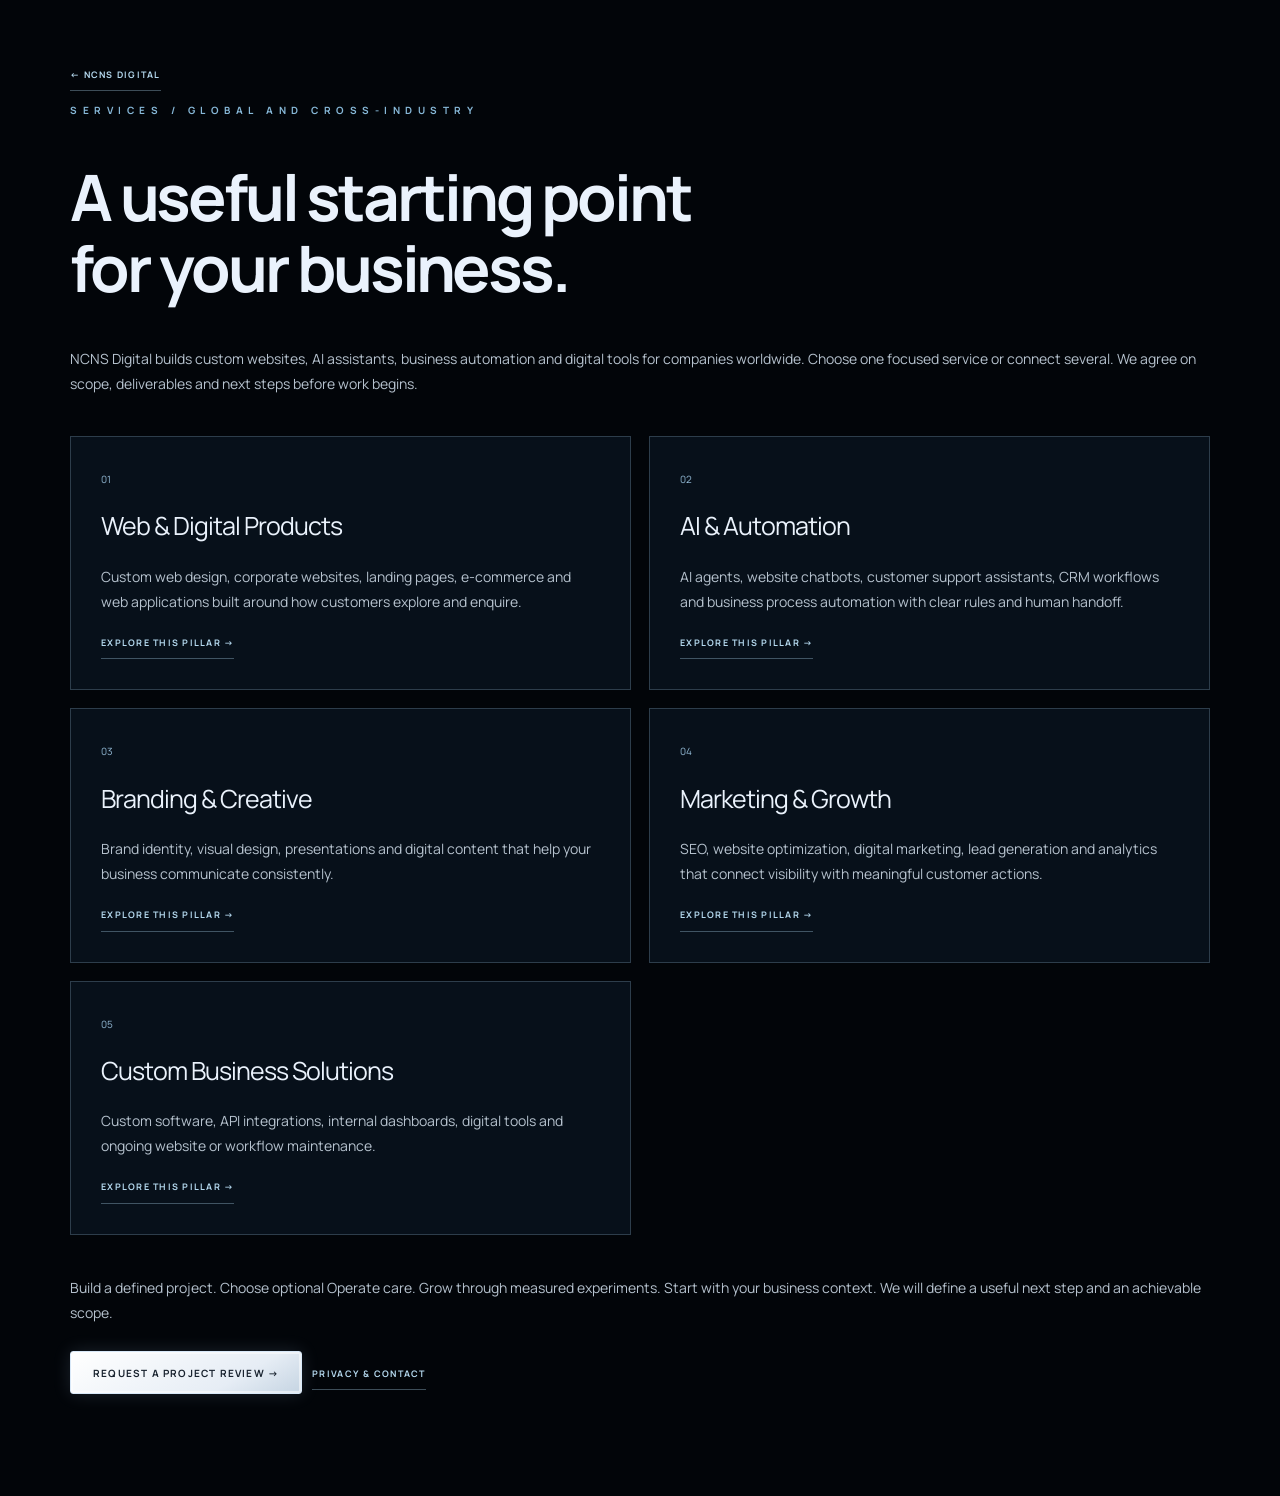
==== commit 9930b65f: "SEO: improve service page descriptions" ====
--- a/solutions/index.html
+++ b/solutions/index.html
@@ -1,2 +1,2 @@
-<!doctype html><html lang="en"><head><meta charset="utf-8"><meta name="viewport" content="width=device-width,initial-scale=1"><meta name="description" content="Explore five NCNS service pillars: web products, AI and automation, branding, marketing and custom business solutions."><title>Services — NCNS Digital</title><link rel="icon" href="../assets/ncns-original-logo.webp"><link rel="stylesheet" href="../styles.css"><link rel="stylesheet" href="../milestone-b.css"><link rel="stylesheet" href="../agency.css" />
-<meta property="og:title" content="Services — NCNS Digital" /><meta property="og:description" content="Web products, AI and automation, branding, marketing and custom business solutions." /><meta property="og:type" content="website" /><meta property="og:image" content="../assets/social/ncns-digital.png" /><meta name="twitter:card" content="summary_large_image" /></head><body><main class="container solutions-page"><a class="text-link" href="../index.html">← NCNS DIGITAL</a><p class="eyebrow blue">SERVICES / GLOBAL AND CROSS-INDUSTRY</p><h1>A useful starting point<br>for your business.</h1><p>Choose one focused service or connect several. Discovery establishes the deliverables, acceptance criteria, ownership and next step.</p><nav class="directory" aria-label="Service directory"><a href="../index.html#service-web"><span>01</span><h2>Web &amp; Digital Products</h2><p>From a clear website to the tool behind it.</p><span class="text-link">EXPLORE THIS PILLAR →</span></a><a href="../index.html#service-ai"><span>02</span><h2>AI &amp; Automation</h2><p>Useful assistance, visible rules and human control.</p><span class="text-link">EXPLORE THIS PILLAR →</span></a><a href="../index.html#service-brand"><span>03</span><h2>Branding &amp; Creative</h2><p>A coherent identity and assets your team can use.</p><span class="text-link">EXPLORE THIS PILLAR →</span></a><a href="../index.html#service-growth"><span>04</span><h2>Marketing &amp; Growth</h2><p>Presence, discovery, qualification and measurement.</p><span class="text-link">EXPLORE THIS PILLAR →</span></a><a href="../index.html#service-custom"><span>05</span><h2>Custom Business Solutions</h2><p>Connect the gaps, then maintain what matters.</p><span class="text-link">EXPLORE THIS PILLAR →</span></a></nav><p>Build a defined project. Choose optional Operate care. Grow through measured experiments. Start with your business context. We will define a useful next step and an achievable scope.</p><a class="button primary" href="../index.html#contact">REQUEST A PROJECT REVIEW →</a><a class="text-link" href="../privacy.html">PRIVACY &amp; CONTACT</a></main></body></html>+<!doctype html><html lang="en"><head><meta charset="utf-8"><meta name="viewport" content="width=device-width,initial-scale=1"><meta name="description" content="Explore web development, e-commerce, AI agents, CRM automation, branding, SEO and custom digital tools from NCNS Digital. Find a practical solution for your business."><title>Websites, AI Agents &amp; Business Automation | NCNS Digital</title><link rel="icon" href="../assets/ncns-original-logo.webp"><link rel="stylesheet" href="../styles.css"><link rel="stylesheet" href="../milestone-b.css"><link rel="stylesheet" href="../agency.css" />
+<meta property="og:title" content="Websites, AI Agents &amp; Business Automation | NCNS Digital" /><meta property="og:description" content="Web development, AI agents, CRM and workflow automation, branding, SEO and custom digital tools for companies worldwide." /><meta property="og:type" content="website" /><meta property="og:image" content="../assets/social/ncns-digital.png" /><meta name="twitter:card" content="summary_large_image" /></head><body><main class="container solutions-page"><a class="text-link" href="../index.html">← NCNS DIGITAL</a><p class="eyebrow blue">SERVICES / GLOBAL AND CROSS-INDUSTRY</p><h1>A useful starting point<br>for your business.</h1><p>NCNS Digital builds custom websites, AI assistants, business automation and digital tools for companies worldwide. Choose one focused service or connect several. We agree on scope, deliverables and next steps before work begins.</p><nav class="directory" aria-label="Service directory"><a href="../index.html#service-web"><span>01</span><h2>Web &amp; Digital Products</h2><p>Custom web design, corporate websites, landing pages, e-commerce and web applications built around how customers explore and enquire.</p><span class="text-link">EXPLORE THIS PILLAR →</span></a><a href="../index.html#service-ai"><span>02</span><h2>AI &amp; Automation</h2><p>AI agents, website chatbots, customer support assistants, CRM workflows and business process automation with clear rules and human handoff.</p><span class="text-link">EXPLORE THIS PILLAR →</span></a><a href="../index.html#service-brand"><span>03</span><h2>Branding &amp; Creative</h2><p>Brand identity, visual design, presentations and digital content that help your business communicate consistently.</p><span class="text-link">EXPLORE THIS PILLAR →</span></a><a href="../index.html#service-growth"><span>04</span><h2>Marketing &amp; Growth</h2><p>SEO, website optimization, digital marketing, lead generation and analytics that connect visibility with meaningful customer actions.</p><span class="text-link">EXPLORE THIS PILLAR →</span></a><a href="../index.html#service-custom"><span>05</span><h2>Custom Business Solutions</h2><p>Custom software, API integrations, internal dashboards, digital tools and ongoing website or workflow maintenance.</p><span class="text-link">EXPLORE THIS PILLAR →</span></a></nav><p>Build a defined project. Choose optional Operate care. Grow through measured experiments. Start with your business context. We will define a useful next step and an achievable scope.</p><a class="button primary" href="../index.html#contact">REQUEST A PROJECT REVIEW →</a><a class="text-link" href="../privacy.html">PRIVACY &amp; CONTACT</a></main></body></html>
--- a/milestone-b.css
+++ b/milestone-b.css
@@ -20,3 +20,44 @@
 .contact-channels{border-block:1px solid #526679;margin:20px 0;padding:10px 0}.contact-channels p{font-size:12px;line-height:1.8}.contact-channels a{display:inline-block;padding:12px;color:#b5d9ef}.contact-channels strong{display:block}.contact-channels span{overflow-wrap:anywhere}
 
 .solution-preview{display:block;width:100%;height:auto;border:1px solid #526679;margin-block:24px}
+
+
+/* Contacts: icon-only links, intentionally understated and easy to tap. */
+.contact-channels{display:flex;align-items:center;gap:16px;flex-wrap:wrap;margin:20px 0;padding:20px 0;border-block:1px solid rgba(142,169,194,.35)}
+.contact-channels .channel-icon-link{box-sizing:border-box;display:inline-flex;align-items:center;justify-content:center;flex:0 0 54px;width:54px;height:54px;padding:0;color:#e9f3fb;border:1px solid rgba(171,202,226,.43);background:rgba(28,44,56,.3);border-radius:50%;text-decoration:none;transition:transform .25s ease,background .25s ease,border-color .25s ease,box-shadow .25s ease}
+.contact-channels .channel-icon-link:hover{transform:translateY(-2px);background:rgba(62,84,101,.37);border-color:#d2e5f2;box-shadow:0 0 20px rgba(122,173,212,.16)}
+.contact-channels .channel-icon-link:focus-visible{outline:2px solid #e0efff;outline-offset:4px}
+.contact-channels .channel-icon-svg{width:26px;height:26px;display:block}
+.contact-channels .channel-icon-link>span[hidden]{display:none!important}
+@media(max-width:520px){.contact-channels{gap:13px}.contact-channels .channel-icon-link{width:52px;height:52px;flex-basis:52px}}
+@media(prefers-reduced-motion:reduce){.contact-channels .channel-icon-link{transition:none!important}.contact-channels .channel-icon-link:hover{transform:none}}
+
+
+/* Real inquiry workflow: clear, compact fields without changing the approved hero. */
+.brief .brief-form-intro{font-size:12px;line-height:1.75;color:#a9bfd2;margin:0 0 20px;max-width:470px}
+.brief-contact-fields{display:grid;grid-template-columns:repeat(2,minmax(0,1fr));gap:15px}
+.brief-contact-fields>div{min-width:0}
+.brief .brief-contact-fields input{width:100%;min-width:0;margin-bottom:18px}
+.brief .brief-consent{display:flex;align-items:flex-start;gap:12px;margin:15px 0 13px;font-size:11px;line-height:1.65;color:#b5c7d7;font-weight:400;letter-spacing:0}
+.brief .brief-consent input{width:18px;height:18px;flex:0 0 18px;margin:1px 0 0;accent-color:#b5d9ef;cursor:pointer}
+.brief .brief-consent span{display:block}
+.brief .brief-consent a{color:#d0e9fa;text-underline-offset:3px}
+.brief .submit-request{width:100%;justify-content:space-between;min-height:51px;margin-top:16px}
+.brief .submit-request:disabled{cursor:not-allowed;opacity:.6}
+.brief .form-send-status{min-height:24px;margin:12px 0 18px}
+.brief .form-send-status[data-state="success"]{color:#b8dfcc}
+.brief .form-send-status[data-state="error"]{color:#f1c3b8}
+.brief .field-trap{position:absolute!important;width:1px;height:1px;overflow:hidden;clip-path:inset(50%);white-space:nowrap}
+@media(max-width:520px){.brief-contact-fields{grid-template-columns:1fr;gap:0}.brief .submit-request{min-height:53px}}
+
+
+/* Footer: understated standalone contact icons, matching Contact without oversized cards. */
+.footer .footer-social{display:flex;flex-direction:row;align-items:center;justify-content:center;gap:10px;flex-wrap:nowrap}
+.footer .footer-social-link{box-sizing:border-box;display:inline-flex;align-items:center;justify-content:center;flex:0 0 43px;width:43px;height:43px;min-width:43px;min-height:43px;padding:0;color:#dbe9f3;border:1px solid rgba(160,193,220,.34);border-radius:50%;background:rgba(42,66,83,.2);text-decoration:none;transition:color .24s ease,border-color .24s ease,background .24s ease,transform .24s ease}
+.footer .footer-social-link:hover{color:#fff;border-color:rgba(207,230,246,.8);background:rgba(102,148,174,.18);transform:translateY(-2px)}
+.footer .footer-social-link:focus-visible{outline:2px solid #d6e8f5;outline-offset:4px}
+.footer .footer-social-svg{display:block;width:21px;height:21px}
+@media(max-width:800px){.footer .footer-social{gap:11px}}
+@media(prefers-reduced-motion:reduce){.footer .footer-social-link{transition:none!important}.footer .footer-social-link:hover{transform:none}}
+
+@media(max-width:520px){.footer .footer-social{order:3}.footer>span{order:4}}
